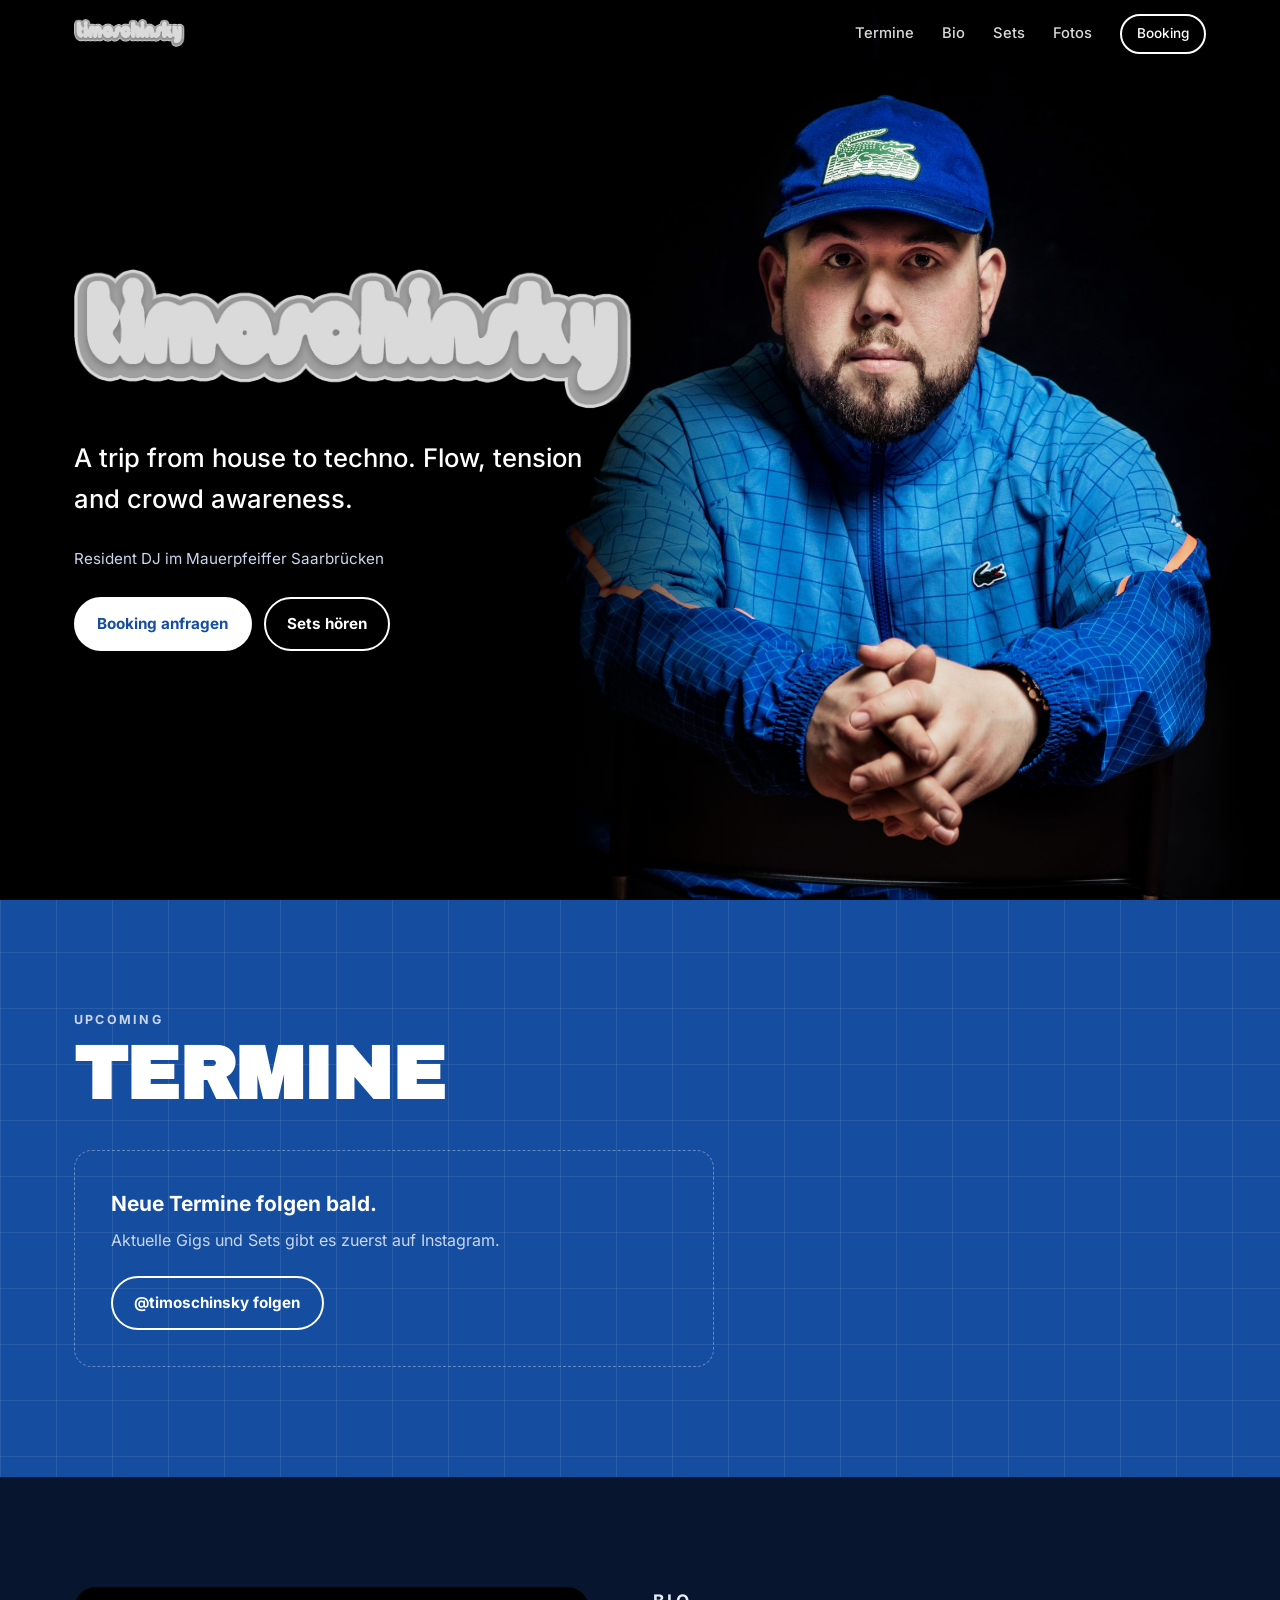
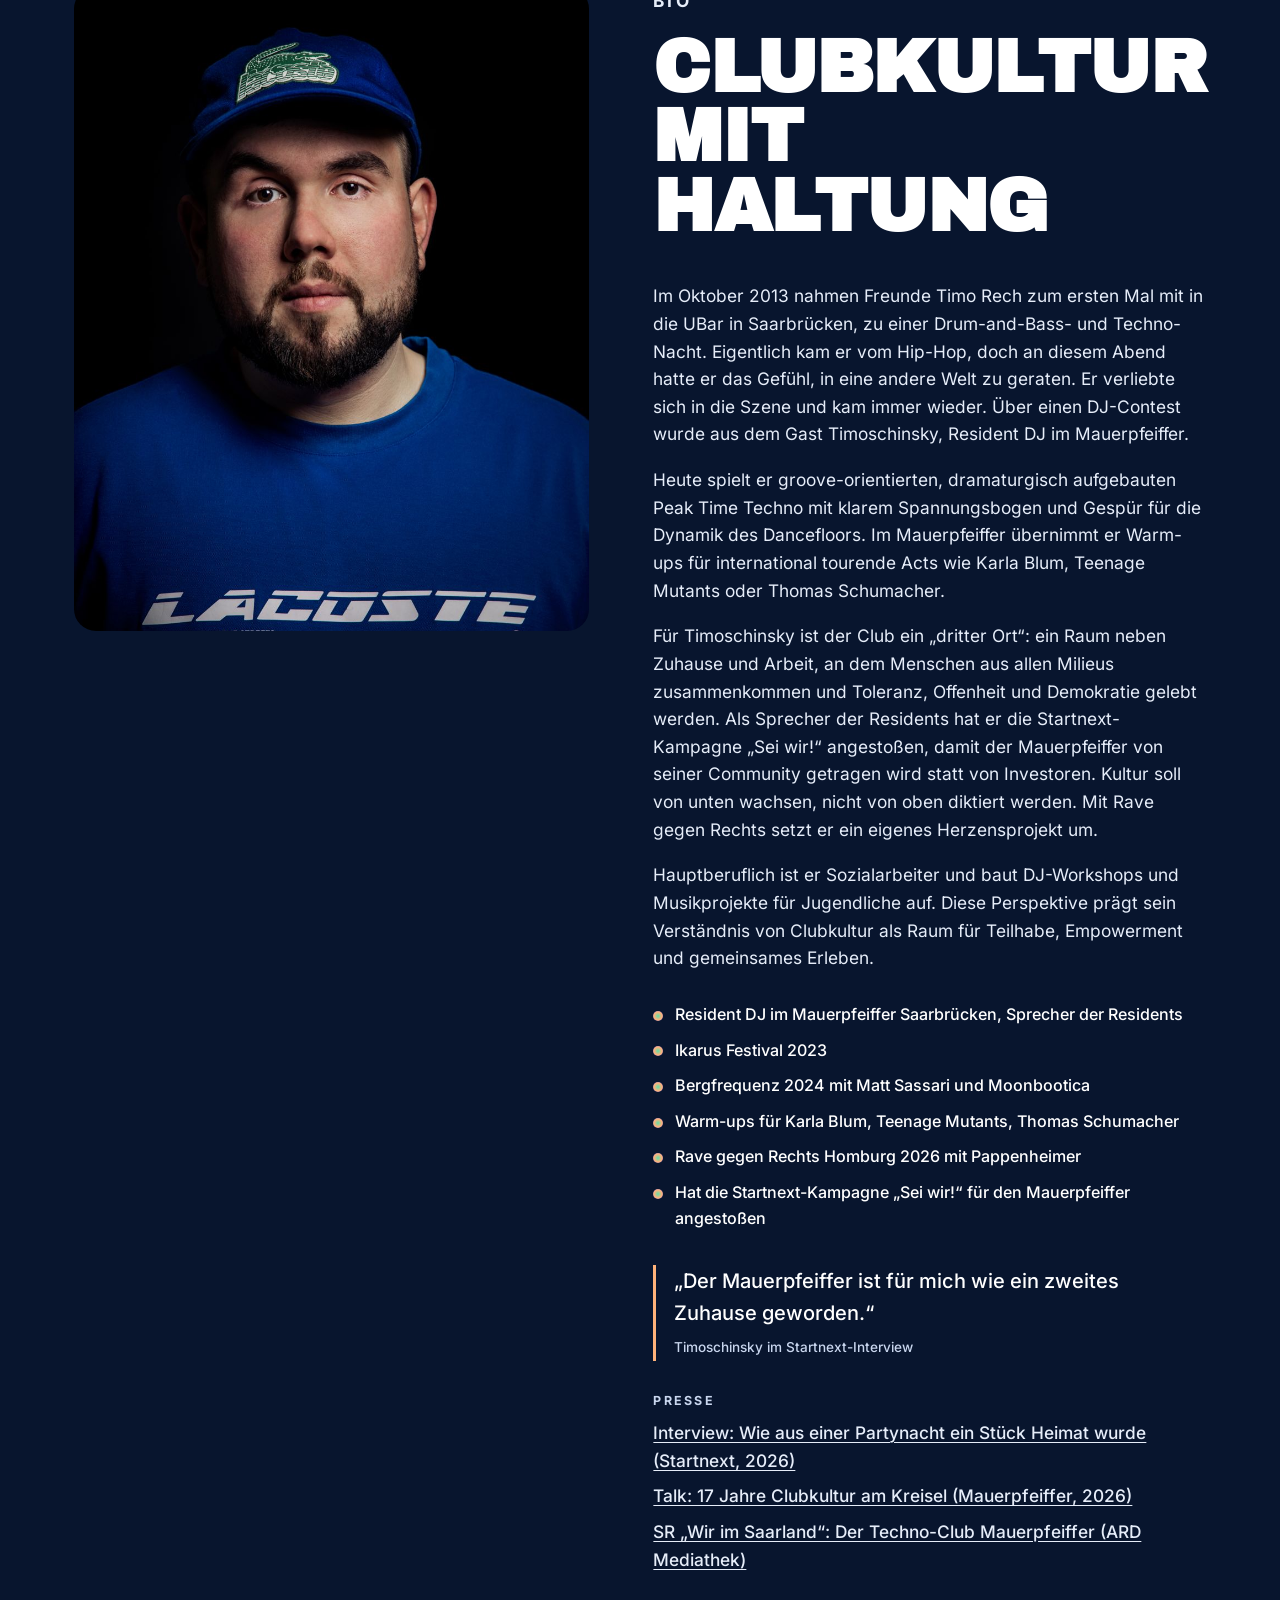
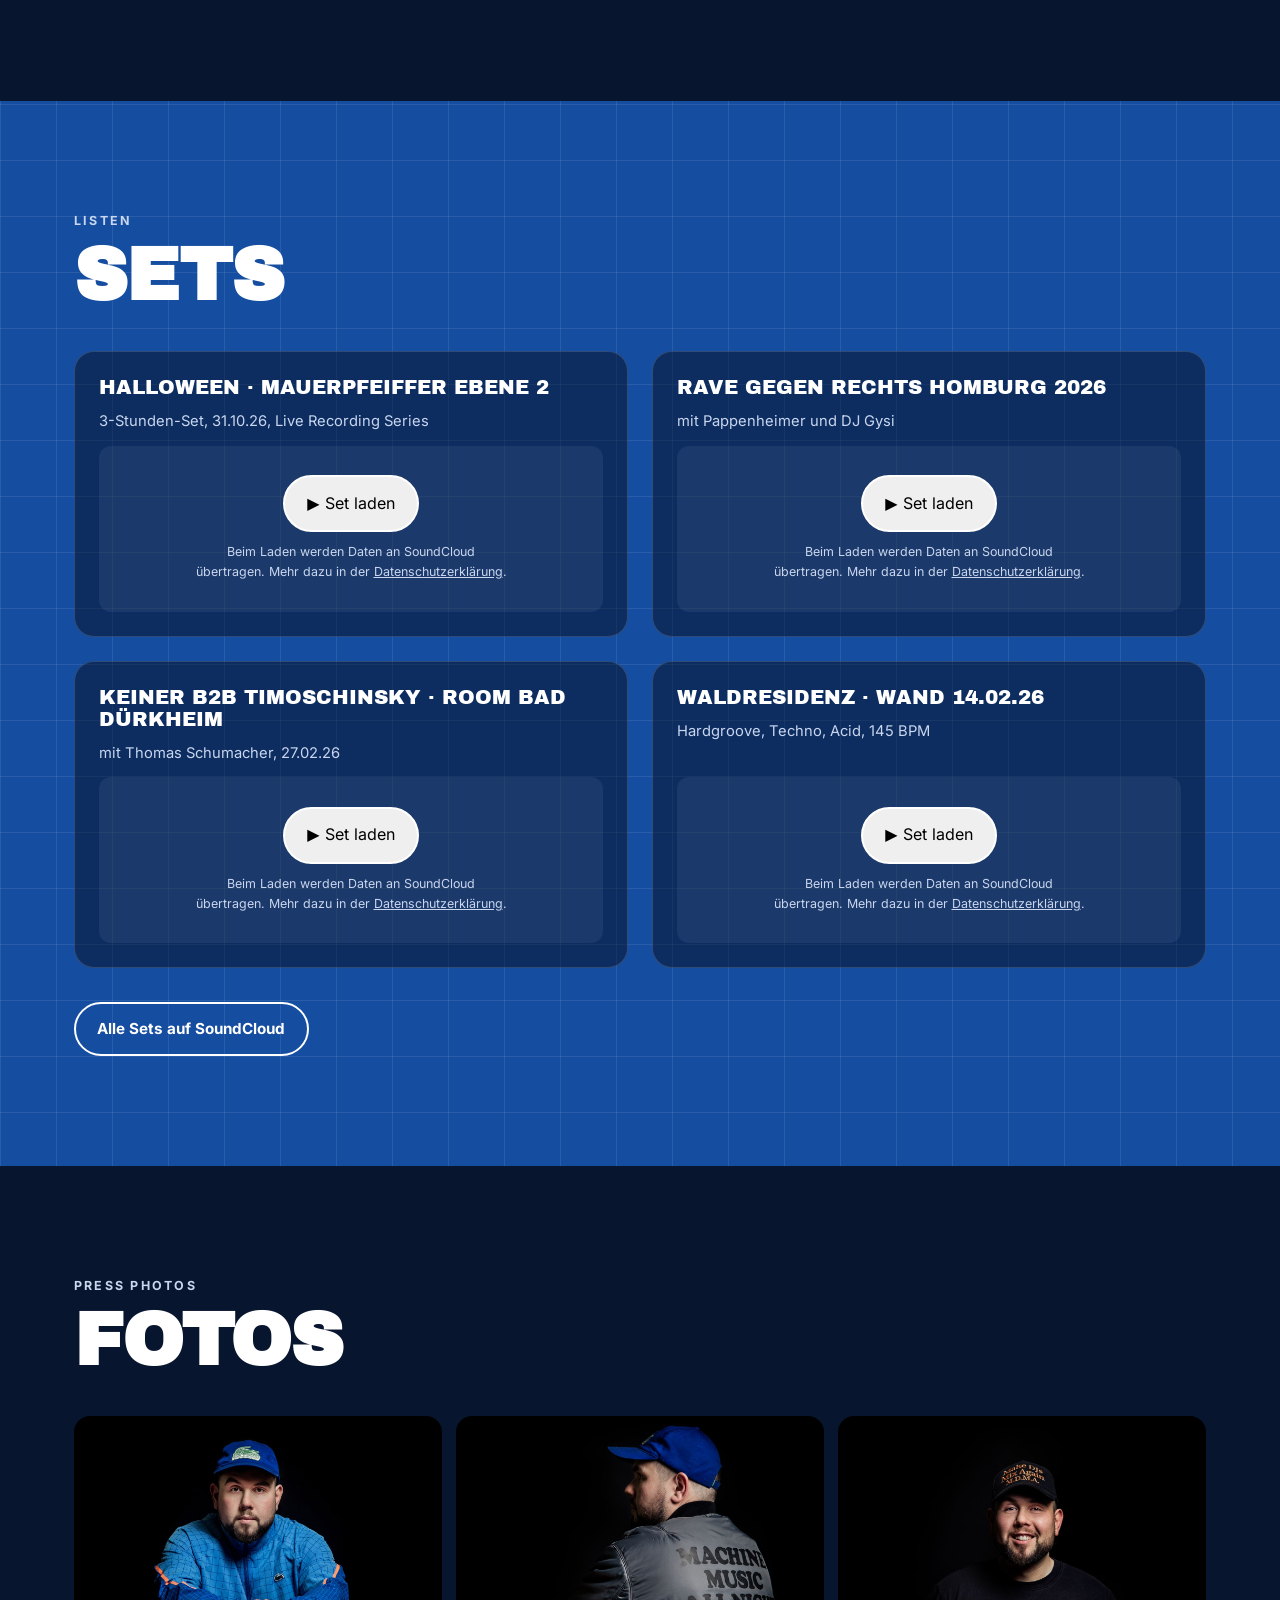
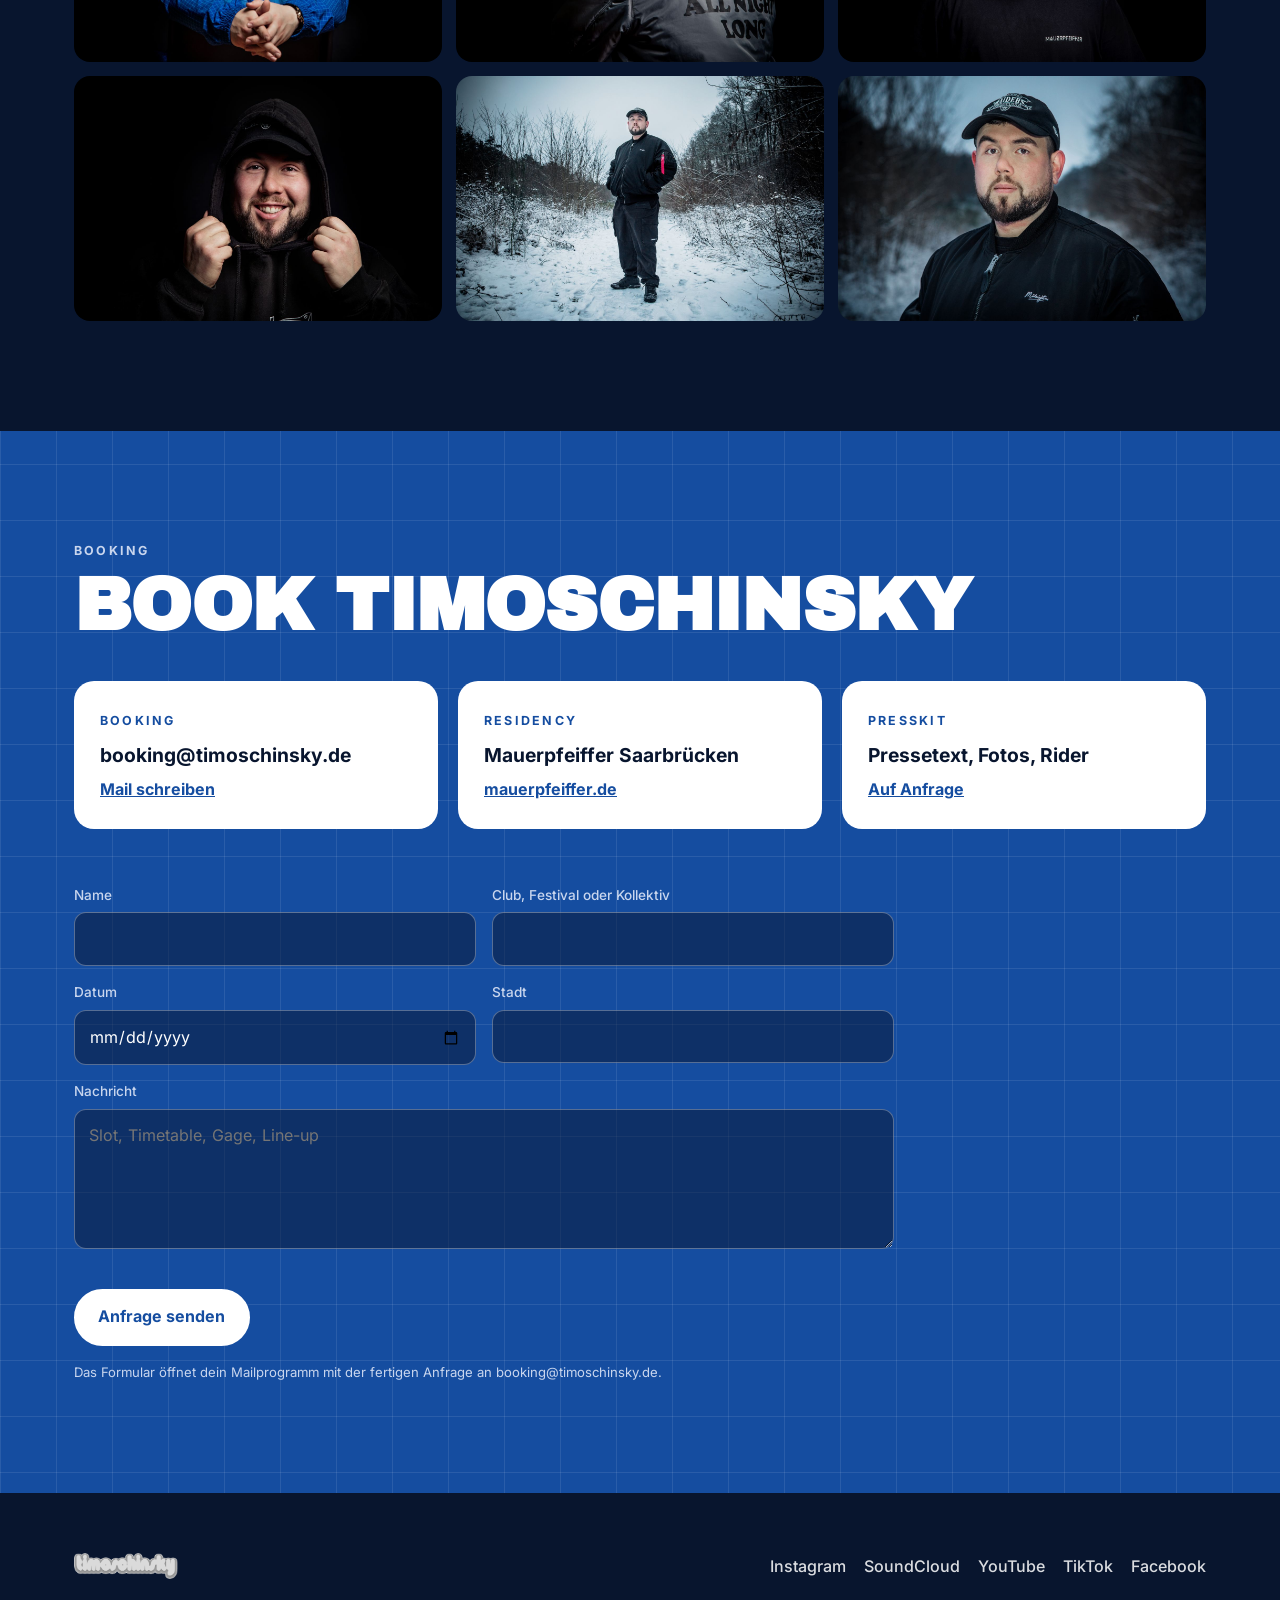
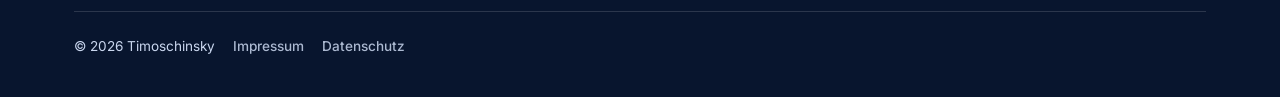
==== index.html @ 2b102773 "Website timoschinsky.de: erste Version Co-Authored-By: Claude Opus 5.5 <noreply@anthropic.com> Claud" ====
<!DOCTYPE html>
<html lang="de">
<head>
<meta charset="utf-8">
<meta name="viewport" content="width=device-width, initial-scale=1">
<title>Timoschinsky · DJ aus Saarbrücken · House bis Peak Time Techno</title>
<meta name="description" content="Timoschinsky ist Resident DJ im Mauerpfeiffer Saarbrücken. Groove-orientierter Peak Time Techno mit klarem Spannungsbogen. Termine, Sets und Booking.">
<link rel="canonical" href="https://timoschinsky.de/">
<meta property="og:type" content="website">
<meta property="og:title" content="Timoschinsky · DJ aus Saarbrücken">
<meta property="og:description" content="A trip from house to techno. Resident DJ im Mauerpfeiffer Saarbrücken.">
<meta property="og:image" content="https://timoschinsky.de/img/og.jpg">
<meta property="og:url" content="https://timoschinsky.de/">
<meta name="theme-color" content="#154da0">
<link rel="icon" type="image/png" href="img/favicon.png">
<link rel="apple-touch-icon" href="img/apple-touch-icon.png">
<link rel="preload" href="fonts/archivo-black.woff2" as="font" type="font/woff2" crossorigin>
<link rel="stylesheet" href="style.css">
<script type="application/ld+json">
{"@context":"https://schema.org","@type":"MusicGroup","name":"Timoschinsky","url":"https://timoschinsky.de/","genre":["Techno","Tech House","Hard Groove"],"image":"https://timoschinsky.de/img/og.jpg","sameAs":["https://www.instagram.com/timoschinsky","https://soundcloud.com/timoschinsky","https://www.youtube.com/@timoschinsky","https://www.tiktok.com/@timoschinsky","https://www.facebook.com/Timoschinsky/"]}
</script>
</head>
<body>
<a class="skip" href="#main">Zum Inhalt springen</a>

<header class="top" id="top">
  <div class="wrap">
    <a class="logo" href="#main" aria-label="Timoschinsky, zum Seitenanfang"><img src="img/logo.png" alt="Timoschinsky" width="1200" height="323"></a>
    <nav aria-label="Hauptnavigation">
      <a href="#gigs">Termine</a>
      <a href="#bio">Bio</a>
      <a href="#mixe">Sets</a>
      <a href="#fotos">Fotos</a>
      <a class="btn btn-ghost" href="#booking">Booking</a>
    </nav>
  </div>
</header>

<main id="main">
  <section class="hero" aria-label="Timoschinsky">
    <picture>
      <source media="(max-width:760px)" srcset="img/hero-m.jpg">
      <img src="img/hero.jpg" alt="Timoschinsky im blauen Trainingsanzug mit blauer Cap vor schwarzem Hintergrund" width="2400" height="1600" fetchpriority="high">
    </picture>
    <div class="wrap">
      <h1><img src="img/logo.png" alt="Timoschinsky" width="1200" height="323"></h1>
      <p class="claim">A trip from house to techno. Flow, tension and crowd awareness.</p>
      <p class="next" id="next-gig">Resident DJ im Mauerpfeiffer Saarbrücken</p>
      <div class="ctas">
        <a class="btn btn-solid" href="#booking">Booking anfragen</a>
        <a class="btn btn-ghost" href="#mixe">Sets hören</a>
      </div>
    </div>
  </section>

  <section id="gigs" class="reveal">
    <div class="wrap">
      <p class="kicker">Upcoming</p>
      <h2 class="display">Termine</h2>
      <div id="gig-out"></div>
    </div>
  </section>

  <section id="bio" class="bg-ink reveal">
    <div class="wrap bio-grid">
      <img src="img/bio.jpg" alt="Timoschinsky im Porträt mit blauer Cap und blauem Shirt" width="933" height="1400" loading="lazy">
      <div class="bio-text">
        <p class="kicker">Bio</p>
        <h2 class="display">Clubkultur mit Haltung</h2>
        <p>Im Oktober 2013 nahmen Freunde Timo Rech zum ersten Mal mit in die UBar in Saarbrücken, zu einer Drum-and-Bass- und Techno-Nacht. Eigentlich kam er vom Hip-Hop, doch an diesem Abend hatte er das Gefühl, in eine andere Welt zu geraten. Er verliebte sich in die Szene und kam immer wieder. Über einen DJ-Contest wurde aus dem Gast Timoschinsky, Resident DJ im Mauerpfeiffer.</p>
        <p>Heute spielt er groove-orientierten, dramaturgisch aufgebauten Peak Time Techno mit klarem Spannungsbogen und Gespür für die Dynamik des Dancefloors. Im Mauerpfeiffer übernimmt er Warm-ups für international tourende Acts wie Karla Blum, Teenage Mutants oder Thomas Schumacher.</p>
        <p>Für Timoschinsky ist der Club ein „dritter Ort“: ein Raum neben Zuhause und Arbeit, an dem Menschen aus allen Milieus zusammenkommen und Toleranz, Offenheit und Demokratie gelebt werden. Als Sprecher der Residents hat er die Startnext-Kampagne „Sei wir!“ angestoßen, damit der Mauerpfeiffer von seiner Community getragen wird statt von Investoren. Kultur soll von unten wachsen, nicht von oben diktiert werden. Mit Rave gegen Rechts setzt er ein eigenes Herzensprojekt um.</p>
        <p>Hauptberuflich ist er Sozialarbeiter und baut DJ-Workshops und Musikprojekte für Jugendliche auf. Diese Perspektive prägt sein Verständnis von Clubkultur als Raum für Teilhabe, Empowerment und gemeinsames Erleben.</p>
        <ul class="facts">
          <li>Resident DJ im Mauerpfeiffer Saarbrücken, Sprecher der Residents</li>
          <li>Ikarus Festival 2023</li>
          <li>Bergfrequenz 2024 mit Matt Sassari und Moonbootica</li>
          <li>Warm-ups für Karla Blum, Teenage Mutants, Thomas Schumacher</li>
          <li>Rave gegen Rechts Homburg 2026 mit Pappenheimer</li>
          <li>Hat die Startnext-Kampagne „Sei wir!“ für den Mauerpfeiffer angestoßen</li>
        </ul>
        <blockquote>„Der Mauerpfeiffer ist für mich wie ein zweites Zuhause geworden.“<br><small style="font-size:.85rem;color:var(--mist)">Timoschinsky im Startnext-Interview</small></blockquote>
        <p class="press"><span class="kicker">Presse</span>
          <a href="https://www.startnext.com/blog/wie-aus-einer-partynacht-ein-stueck-heimat-wurde~ba1428.html" target="_blank" rel="noopener">Interview: Wie aus einer Partynacht ein Stück Heimat wurde (Startnext, 2026)</a>
          <a href="https://www.youtube.com/watch?v=RzB4oZA-DvM" target="_blank" rel="noopener">Talk: 17 Jahre Clubkultur am Kreisel (Mauerpfeiffer, 2026)</a>
          <a href="https://www.ardmediathek.de/video/wir-im-saarland-saar-nur/der-techno-club-mauerpfeiffer/sr/Y3JpZDovL3NyLW9ubGluZS5kZS9XSU1TXzE2MzYyMC9zZWN0aW9uLzU" target="_blank" rel="noopener">SR „Wir im Saarland“: Der Techno-Club Mauerpfeiffer (ARD Mediathek)</a>
        </p>
      </div>
    </div>
  </section>

  <section id="mixe" class="reveal">
    <div class="wrap">
      <p class="kicker">Listen</p>
      <h2 class="display">Sets</h2>
      <div class="mix-grid">
        <article class="mix">
          <h3>Halloween · Mauerpfeiffer Ebene 2</h3>
          <p>3-Stunden-Set, 31.10.26, Live Recording Series</p>
          <div class="embed" data-src="https://soundcloud.com/mauerpfeiffer/timoschinsky-mauerpfeiffer-1"></div>
        </article>
        <article class="mix">
          <h3>Rave gegen Rechts Homburg 2026</h3>
          <p>mit Pappenheimer und DJ Gysi</p>
          <div class="embed" data-src="https://soundcloud.com/timoschinsky/timoschinsky-rave-gegen-rechts"></div>
        </article>
        <article class="mix">
          <h3>Keiner b2b Timoschinsky · Room Bad Dürkheim</h3>
          <p>mit Thomas Schumacher, 27.02.26</p>
          <div class="embed" data-src="https://soundcloud.com/timoschinsky/keiner-b2b-timoschinsky-room-1"></div>
        </article>
        <article class="mix">
          <h3>Waldresidenz · Wand 14.02.26</h3>
          <p>Hardgroove, Techno, Acid, 145 BPM</p>
          <div class="embed" data-src="https://soundcloud.com/timoschinsky/timoschinsky-waldresidenz-wand"></div>
        </article>
        
      </div>
      <p class="more"><a class="btn btn-ghost" href="https://soundcloud.com/timoschinsky" target="_blank" rel="noopener">Alle Sets auf SoundCloud</a></p>
    </div>
  </section>

  <section id="fotos" class="bg-ink reveal" aria-label="Fotos">
    <div class="wrap">
      <p class="kicker">Press photos</p>
      <h2 class="display">Fotos</h2>
      <div class="gallery">
        <img src="img/g1.jpg" alt="Timoschinsky im blauen Trainingsanzug mit blauer Cap, Hände gefaltet" loading="lazy" width="1400" height="933">
        <img src="img/g2.jpg" alt="Timoschinsky von hinten, Jacke mit Aufschrift Machine Music All Night Long" loading="lazy" width="1400" height="933">
        <img src="img/g3.jpg" alt="Timoschinsky lachend mit Cap im schwarzen Shirt" loading="lazy" width="1400" height="933">
        <img src="img/g4.jpg" alt="Timoschinsky mit Kapuze, lachend" loading="lazy" width="1400" height="933">
        <img src="img/g5.jpg" alt="Timoschinsky im Schnee auf einem Waldweg" loading="lazy" width="1400" height="933">
        <img src="img/g6.jpg" alt="Timoschinsky im Porträt im Winterwald" loading="lazy" width="1400" height="933">
      </div>
    </div>
  </section>

  <section id="booking" class="booking reveal">
    <div class="wrap">
      <p class="kicker">Booking</p>
      <h2 class="display">Book Timoschinsky</h2>
      <div class="cards">
        <div class="card">
          <span class="kicker">Booking</span>
          <b>booking@timoschinsky.de</b>
          <a href="mailto:booking@timoschinsky.de?subject=Booking-Anfrage%20Timoschinsky">Mail schreiben</a>
        </div>
        <div class="card">
          <span class="kicker">Residency</span>
          <b>Mauerpfeiffer Saarbrücken</b>
          <a href="https://mauerpfeiffer.de/" target="_blank" rel="noopener">mauerpfeiffer.de</a>
        </div>
        <div class="card">
          <span class="kicker">Presskit</span>
          <b>Pressetext, Fotos, Rider</b>
          <a href="mailto:booking@timoschinsky.de?subject=Presskit%20Timoschinsky">Auf Anfrage</a>
        </div>
      </div>

      <form id="booking-form" novalidate>
        <div><label for="f-name">Name</label><input id="f-name" name="name" autocomplete="name" required></div>
        <div><label for="f-org">Club, Festival oder Kollektiv</label><input id="f-org" name="org" required></div>
        <div><label for="f-date">Datum</label><input id="f-date" name="date" type="date"></div>
        <div><label for="f-city">Stadt</label><input id="f-city" name="city"></div>
        <div class="full"><label for="f-msg">Nachricht</label><textarea id="f-msg" name="msg" placeholder="Slot, Timetable, Gage, Line-up" required></textarea></div>
        <p class="full note" id="f-error" role="alert"></p>
        <button class="btn btn-solid" type="submit">Anfrage senden</button>
        <p class="full note">Das Formular öffnet dein Mailprogramm mit der fertigen Anfrage an booking@timoschinsky.de.</p>
      </form>
    </div>
  </section>
</main>

<footer>
  <div class="wrap">
    <img src="img/logo.png" alt="Timoschinsky" width="1200" height="323" loading="lazy">
    <nav class="socials" aria-label="Social Media">
      <a href="https://www.instagram.com/timoschinsky" target="_blank" rel="noopener">Instagram</a>
      <a href="https://soundcloud.com/timoschinsky" target="_blank" rel="noopener">SoundCloud</a>
      <a href="https://www.youtube.com/@timoschinsky" target="_blank" rel="noopener">YouTube</a>
      <a href="https://www.tiktok.com/@timoschinsky" target="_blank" rel="noopener">TikTok</a>
      <a href="https://www.facebook.com/Timoschinsky/" target="_blank" rel="noopener">Facebook</a>
    </nav>
    <div class="legal"><span>© <span id="yr">2026</span> Timoschinsky</span><a href="impressum.html">Impressum</a><a href="datenschutz.html">Datenschutz</a></div>
  </div>
</footer>

<script src="gigs.js"></script>
<script src="main.js"></script>
</body>
</html>
---- style.css ----
@font-face{font-family:"Archivo Black";src:url(fonts/archivo-black.woff2) format("woff2");font-display:swap}
@font-face{font-family:Inter;src:url(fonts/inter-400.woff2) format("woff2");font-weight:400;font-display:swap}
@font-face{font-family:Inter;src:url(fonts/inter-500.woff2) format("woff2");font-weight:500;font-display:swap}
@font-face{font-family:Inter;src:url(fonts/inter-700.woff2) format("woff2");font-weight:700;font-display:swap}

:root{
  --blue:#154da0;
  --blue-deep:#0d3576;
  --ink:#08152e;
  --white:#ffffff;
  --mist:#c9d6ee;
  --line:rgba(255,255,255,.14);
  --violet:#8a7bff;
  --orange:#ffb27a;
  --green:#5fe0a8;
  --max:1180px;
  --grid:linear-gradient(rgba(255,255,255,.09) 1px,transparent 1px),linear-gradient(90deg,rgba(255,255,255,.09) 1px,transparent 1px);
}
*{box-sizing:border-box;margin:0;padding:0}
html{scroll-behavior:smooth;scroll-padding-top:72px}
html,body{overflow-x:clip}
body{font-family:Inter,system-ui,sans-serif;color:var(--white);background:var(--blue);background-image:var(--grid);background-size:56px 56px;line-height:1.6;-webkit-font-smoothing:antialiased}
img{display:block;max-width:100%}
a{color:inherit}
.wrap{max-width:var(--max);margin:0 auto;padding:0 24px}
.display{font-family:"Archivo Black",Inter,sans-serif;text-transform:uppercase;letter-spacing:-.01em;line-height:.95}
.kicker{font-size:.78rem;font-weight:700;letter-spacing:.18em;text-transform:uppercase;color:var(--mist)}
.btn{display:inline-flex;align-items:center;gap:.5em;padding:.85em 1.4em;border-radius:999px;font-weight:700;font-size:.95rem;text-decoration:none;border:2px solid var(--white);transition:background .2s,color .2s}
.btn-solid{background:var(--white);color:var(--blue)}
.btn-solid:hover{background:transparent;color:var(--white)}
.btn-ghost:hover{background:var(--white);color:var(--blue)}
.skip{position:absolute;left:-9999px}
.skip:focus{left:16px;top:16px;z-index:99;background:#fff;color:var(--blue);padding:8px 12px}
:focus-visible{outline:3px solid var(--orange);outline-offset:3px}

/* Header */
.top{position:fixed;inset:0 0 auto 0;z-index:50;transition:background .25s}
.top.scrolled{background:rgba(8,21,46,.88);backdrop-filter:blur(8px)}
.top .wrap{display:flex;align-items:center;justify-content:space-between;height:68px}
.top .logo img{height:30px;width:auto}
.top nav{display:flex;gap:28px;align-items:center}
.top nav a{text-decoration:none;font-weight:500;font-size:.92rem;opacity:.85}
.top nav a:hover{opacity:1}
.top nav .btn{padding:.5em 1.1em;font-size:.85rem;opacity:1}
@media(max-width:760px){.top nav a:not(.btn){display:none}}

/* Hero */
.hero{position:relative;min-height:100svh;display:flex;align-items:center;background:#000;overflow:hidden}
.hero picture{position:absolute;top:0;right:0;bottom:0;width:58%}
.hero picture img{position:absolute;inset:0;width:100%;height:100%;object-fit:cover;object-position:48% 30%}
.hero::after{content:"";position:absolute;top:0;bottom:0;right:0;width:58%;background:linear-gradient(90deg,#000 0%,rgba(0,0,0,0) 30%)}
.hero .wrap{position:relative;z-index:2;width:100%;padding-top:80px;padding-bottom:60px}
.hero .wrap>*{max-width:560px}
.hero h1{font-size:clamp(3rem,10vw,8.5rem)}
.hero h1 img{width:100%;height:auto}
.hero .claim{font-size:clamp(1.15rem,2.2vw,1.6rem);font-weight:500;margin:18px 0 26px;max-width:32ch}
.hero .next{display:inline-block;margin-bottom:26px;font-size:.95rem;color:var(--mist)}
.hero .next b{color:var(--white)}
.hero .ctas{display:flex;gap:12px;flex-wrap:wrap}
@media(max-width:760px){
  .hero{min-height:auto;flex-direction:column;align-items:stretch;background:var(--ink)}
  .hero picture{position:relative;display:block;aspect-ratio:3/2;width:100%}
  .hero picture img{position:absolute}
  .hero::after{display:none}
  .hero .wrap{padding:28px 24px 44px;background:var(--ink)}
}

/* Sections */
section{padding:110px 0}
section h2{font-size:clamp(2rem,6vw,4.6rem);margin:10px 0 40px;overflow-wrap:break-word}
.bg-ink{background:var(--ink);background-image:none}

/* Gigs */
.gig-list{list-style:none;border-top:1px solid var(--line)}
.gig{display:grid;grid-template-columns:150px 1fr auto;gap:20px;align-items:center;padding:22px 0;border-bottom:1px solid var(--line)}
.gig time{font-weight:700;font-size:1.05rem}
.gig time span{display:block;font-weight:400;font-size:.85rem;color:var(--mist)}
.gig .where b{display:block;font-size:1.25rem;font-family:"Archivo Black",sans-serif;text-transform:uppercase;font-weight:400}
.gig .where span{color:var(--mist)}
.gig a{font-weight:700;text-decoration:none;white-space:nowrap}
@media(max-width:600px){.gig{grid-template-columns:1fr;gap:6px}}
.empty{border:1px dashed rgba(255,255,255,.35);border-radius:18px;padding:36px;max-width:640px}
.empty p{color:var(--mist);margin:8px 0 22px}
.empty strong{font-size:1.3rem}

/* Bio */
.bio-grid{display:grid;grid-template-columns:1.05fr 1fr;gap:64px;align-items:start}
.bio-grid>img{position:sticky;top:100px}
.bio-grid img{border-radius:22px;aspect-ratio:4/5;height:auto;object-fit:cover;object-position:50% 30%;width:100%}
.bio-text p{font-size:1.08rem;margin-bottom:18px;color:#e6edf9}
.facts{list-style:none;margin-top:30px;display:grid;gap:10px}
.facts li{padding-left:22px;position:relative;font-weight:500}
.facts li::before{content:"";position:absolute;left:0;top:.55em;width:10px;height:10px;border-radius:50%;background:radial-gradient(circle,var(--green),var(--orange) 55%,var(--violet))}
blockquote{margin-top:34px;font-size:1.25rem;font-weight:500;border-left:3px solid var(--orange);padding-left:18px}
@media(max-width:860px){.bio-grid{grid-template-columns:1fr;gap:36px}.bio-grid>img{position:static}}

/* Mixe */
.mix-grid{display:grid;grid-template-columns:repeat(2,minmax(0,1fr));gap:24px}
.mix{background:rgba(8,21,46,.55);border:1px solid var(--line);border-radius:20px;padding:24px;display:flex;flex-direction:column;gap:12px}
.mix h3{font-family:"Archivo Black",sans-serif;font-weight:400;text-transform:uppercase;font-size:1.25rem;line-height:1.1}
.mix p{color:var(--mist);font-size:.92rem}
.embed{margin-top:auto;border-radius:12px;overflow:hidden;background:rgba(255,255,255,.06);min-height:166px;display:flex;align-items:center;justify-content:center;text-align:center;padding:16px}
.embed iframe{width:100%;height:166px;border:0;display:block}
.embed.loaded{padding:0}
.embed small{display:block;color:var(--mist);font-size:.78rem;margin-top:10px;max-width:40ch}
.embed button{font:inherit;cursor:pointer}
@media(max-width:760px){.mix-grid{grid-template-columns:1fr}}
.more{margin-top:34px}

/* Fotos */
.gallery{display:grid;grid-template-columns:repeat(3,minmax(0,1fr));gap:14px}
.gallery img{width:100%;height:auto;aspect-ratio:3/2;object-fit:cover;border-radius:16px}
@media(max-width:760px){.gallery{grid-template-columns:repeat(2,minmax(0,1fr))}}

/* Booking */
.booking .cards{display:grid;grid-template-columns:repeat(3,minmax(0,1fr));gap:20px;margin-bottom:56px}
.card{background:var(--white);color:var(--ink);border-radius:20px;padding:26px}
.card .kicker{color:var(--blue)}
.card b{display:block;font-size:1.2rem;margin:8px 0 6px;word-break:break-word}
.card a{color:var(--blue);font-weight:700}
@media(max-width:860px){.booking .cards{grid-template-columns:1fr}}
form{display:grid;grid-template-columns:1fr 1fr;gap:16px;max-width:820px}
form .full{grid-column:1/-1}
label{display:block;font-size:.85rem;font-weight:500;margin-bottom:6px;color:var(--mist)}
input,textarea{width:100%;font:inherit;color:var(--white);background:rgba(8,21,46,.5);border:1px solid rgba(255,255,255,.3);border-radius:12px;padding:13px 14px}
input:focus,textarea:focus{outline:none;border-color:var(--white)}
textarea{min-height:140px;resize:vertical}
form .btn{justify-self:start;cursor:pointer;font:inherit;font-weight:700}
.note{font-size:.82rem;color:var(--mist)}
@media(max-width:600px){form{grid-template-columns:1fr}}

/* Footer */
footer{background:var(--ink);padding:60px 0 40px}
footer .wrap{display:flex;flex-wrap:wrap;gap:30px;justify-content:space-between;align-items:center}
footer img{height:28px;width:auto}
.socials{display:flex;flex-wrap:wrap;gap:18px}
.socials a,.legal a{text-decoration:none;font-weight:500;opacity:.85}
.socials a:hover,.legal a:hover{opacity:1;text-decoration:underline}
.legal{display:flex;gap:18px;font-size:.85rem;color:var(--mist);width:100%;border-top:1px solid var(--line);padding-top:24px}

/* Legal pages */
.page{padding:130px 0 90px}
.page .wrap{max-width:780px}
.page h1{font-size:clamp(2.2rem,5vw,3.4rem);margin-bottom:30px}
.page h2{font-family:Inter,sans-serif;text-transform:none;font-size:1.2rem;margin:34px 0 10px;letter-spacing:0}
.page p,.page li{color:#e6edf9;margin-bottom:12px}
.page ul{padding-left:20px}
.todo{background:var(--orange);color:var(--ink);padding:2px 6px;border-radius:6px;font-weight:700}

.reveal{opacity:0;transform:translateY(24px);transition:opacity .7s ease,transform .7s ease}
.reveal.in{opacity:1;transform:none}
@media(prefers-reduced-motion:reduce){.reveal{opacity:1;transform:none;transition:none}html{scroll-behavior:auto}}
.press{margin-top:30px;display:flex;flex-direction:column;gap:8px}
.press a{font-weight:500;text-underline-offset:3px}
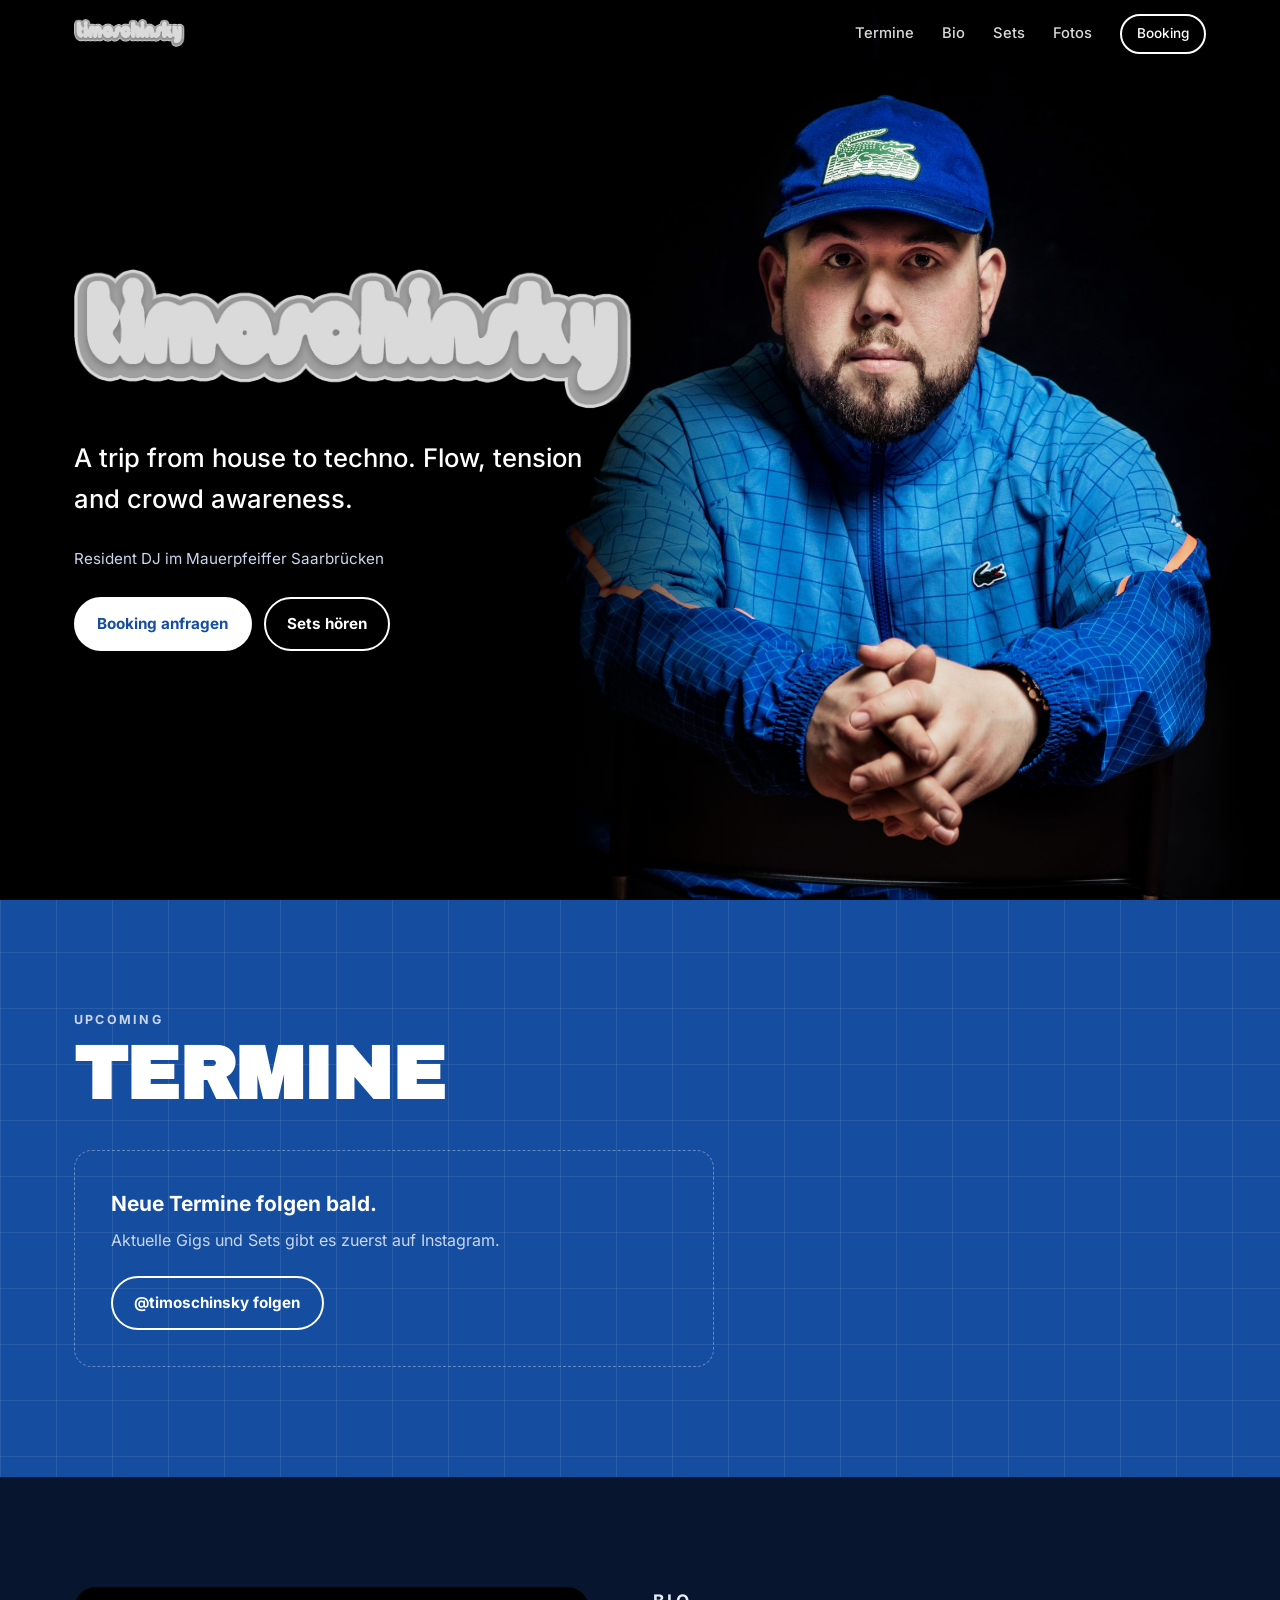
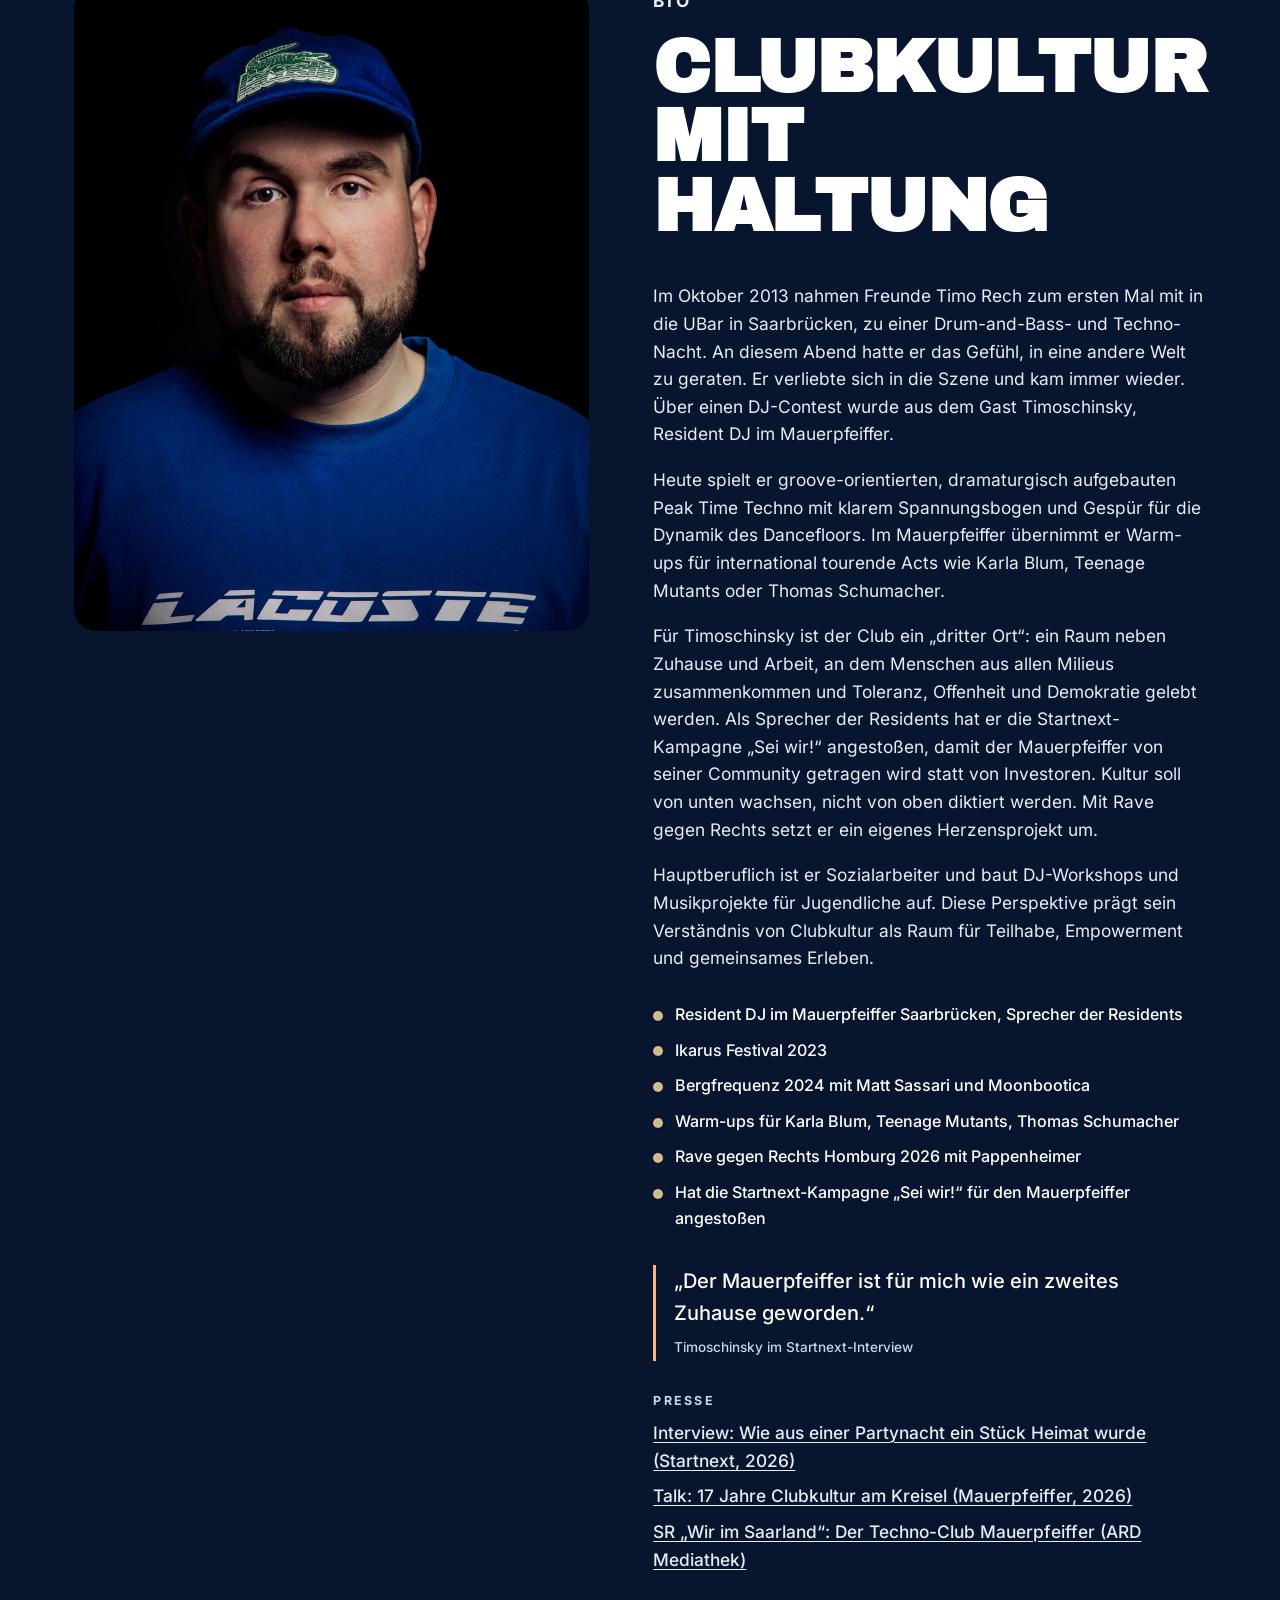
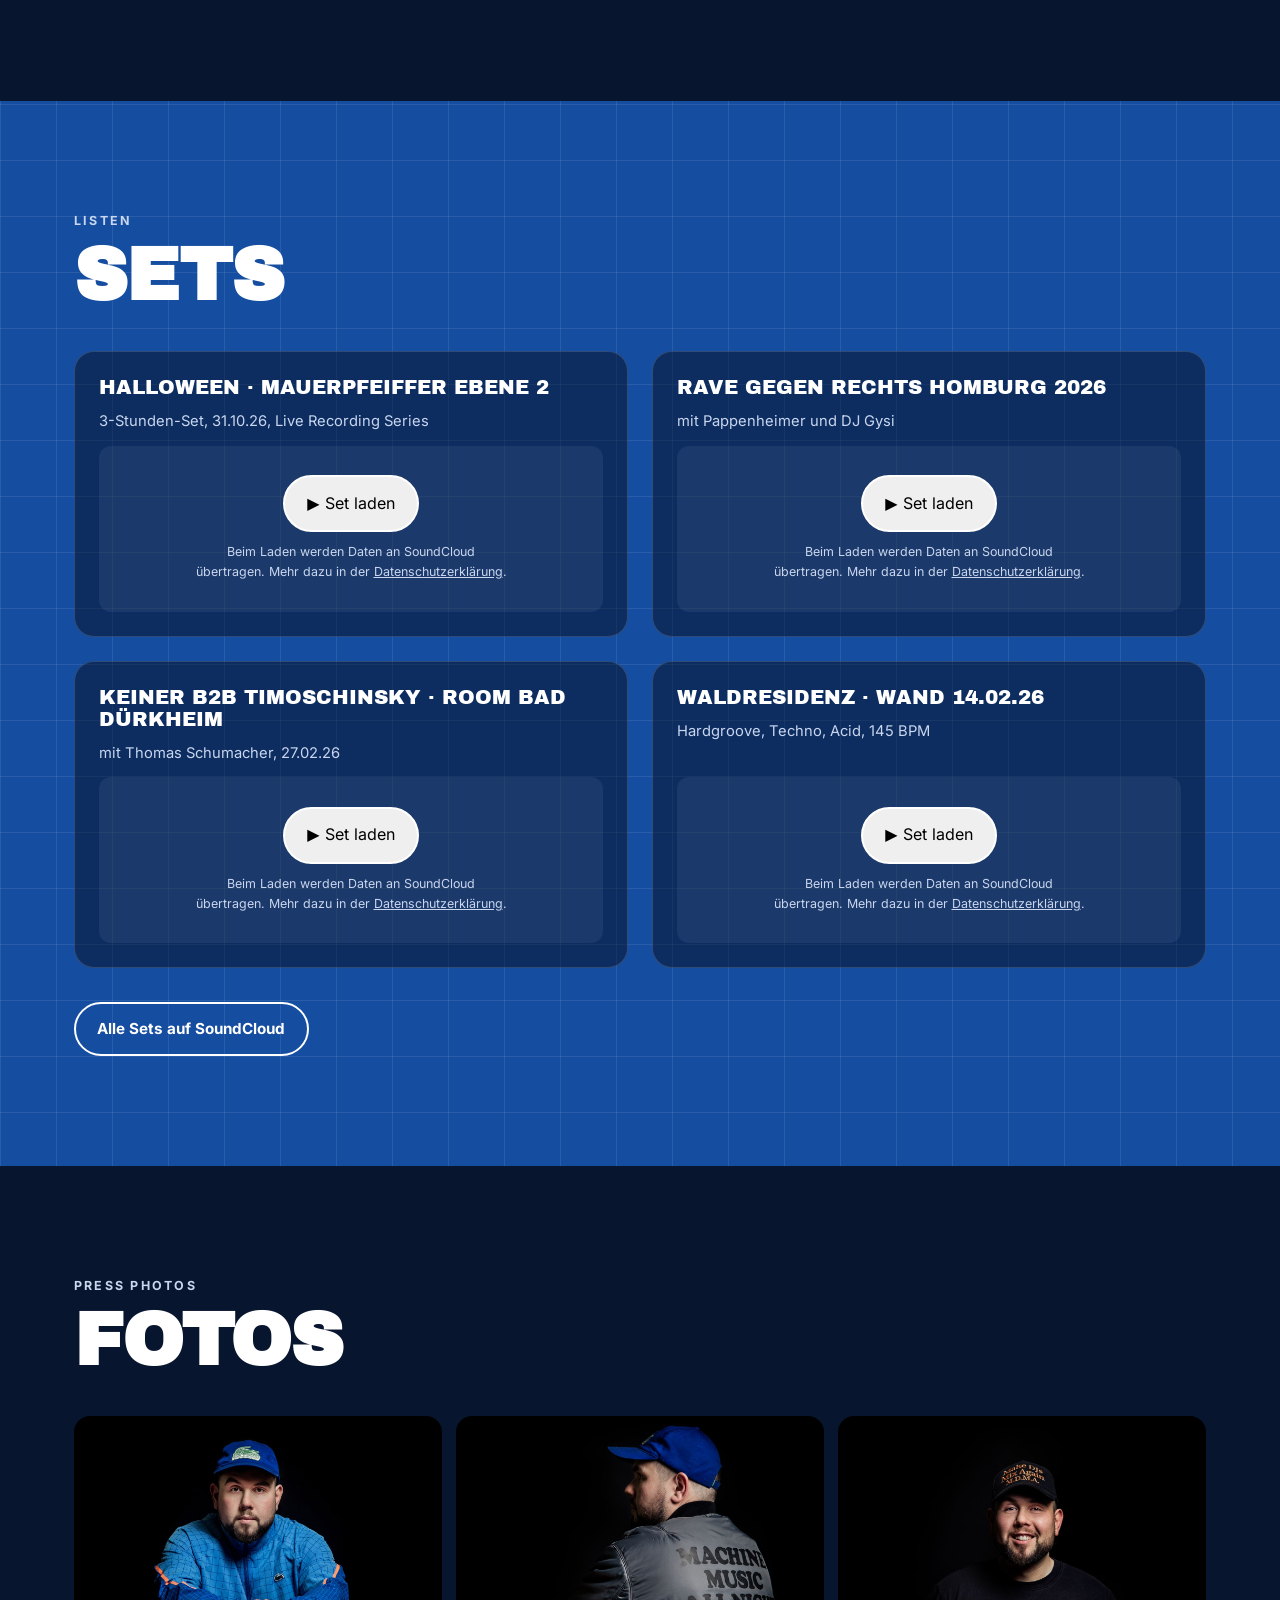
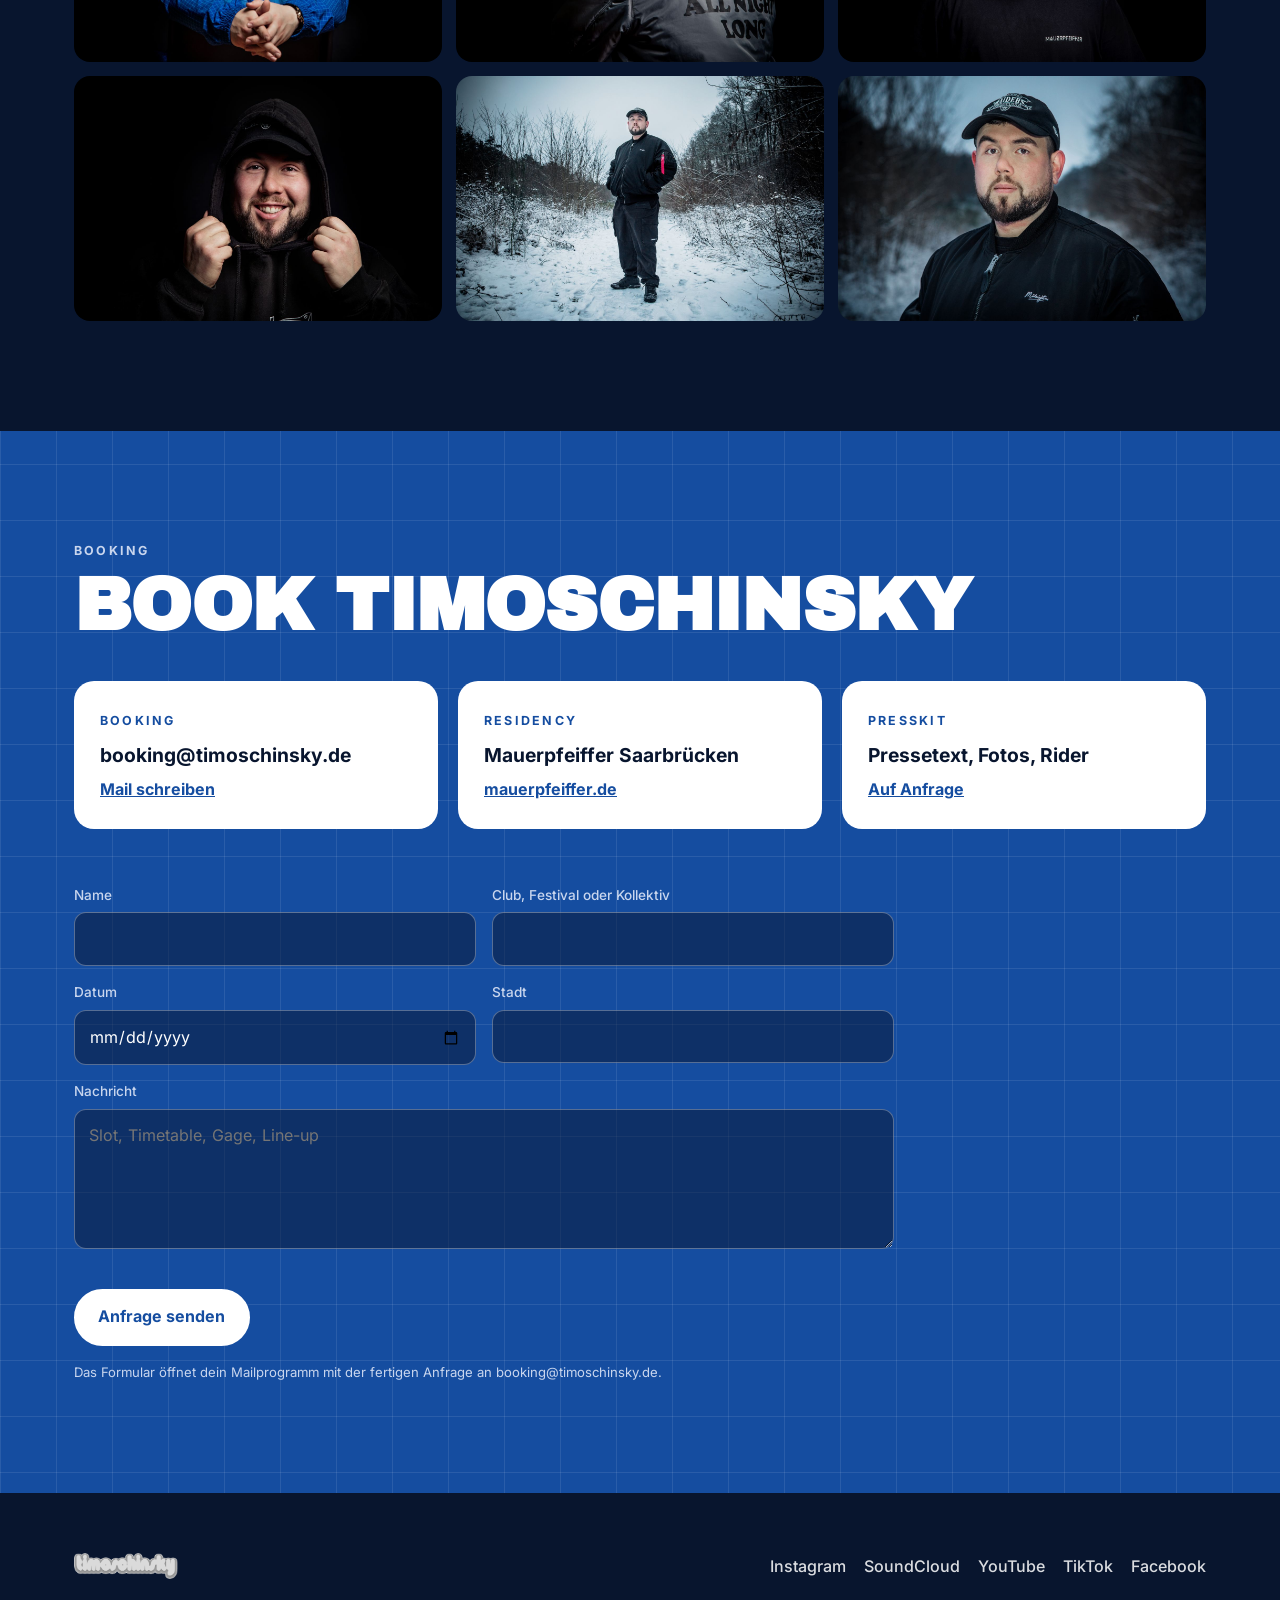
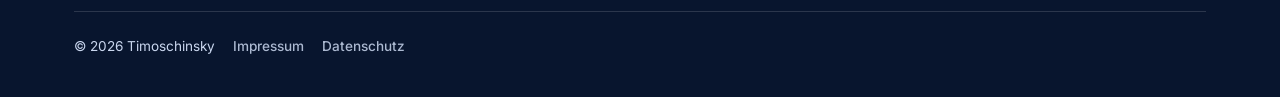
==== commit c9713ce8: "Bio: Hip-Hop-Erwähnung entfernt Co-Authored-By: Claude Opus 5.5 <noreply@anthropic.com> Claude-Sessi" ====
--- a/index.html
+++ b/index.html
@@ -67,7 +67,7 @@
       <div class="bio-text">
         <p class="kicker">Bio</p>
         <h2 class="display">Clubkultur mit Haltung</h2>
-        <p>Im Oktober 2013 nahmen Freunde Timo Rech zum ersten Mal mit in die UBar in Saarbrücken, zu einer Drum-and-Bass- und Techno-Nacht. Eigentlich kam er vom Hip-Hop, doch an diesem Abend hatte er das Gefühl, in eine andere Welt zu geraten. Er verliebte sich in die Szene und kam immer wieder. Über einen DJ-Contest wurde aus dem Gast Timoschinsky, Resident DJ im Mauerpfeiffer.</p>
+        <p>Im Oktober 2013 nahmen Freunde Timo Rech zum ersten Mal mit in die UBar in Saarbrücken, zu einer Drum-and-Bass- und Techno-Nacht. An diesem Abend hatte er das Gefühl, in eine andere Welt zu geraten. Er verliebte sich in die Szene und kam immer wieder. Über einen DJ-Contest wurde aus dem Gast Timoschinsky, Resident DJ im Mauerpfeiffer.</p>
         <p>Heute spielt er groove-orientierten, dramaturgisch aufgebauten Peak Time Techno mit klarem Spannungsbogen und Gespür für die Dynamik des Dancefloors. Im Mauerpfeiffer übernimmt er Warm-ups für international tourende Acts wie Karla Blum, Teenage Mutants oder Thomas Schumacher.</p>
         <p>Für Timoschinsky ist der Club ein „dritter Ort“: ein Raum neben Zuhause und Arbeit, an dem Menschen aus allen Milieus zusammenkommen und Toleranz, Offenheit und Demokratie gelebt werden. Als Sprecher der Residents hat er die Startnext-Kampagne „Sei wir!“ angestoßen, damit der Mauerpfeiffer von seiner Community getragen wird statt von Investoren. Kultur soll von unten wachsen, nicht von oben diktiert werden. Mit Rave gegen Rechts setzt er ein eigenes Herzensprojekt um.</p>
         <p>Hauptberuflich ist er Sozialarbeiter und baut DJ-Workshops und Musikprojekte für Jugendliche auf. Diese Perspektive prägt sein Verständnis von Clubkultur als Raum für Teilhabe, Empowerment und gemeinsames Erleben.</p>
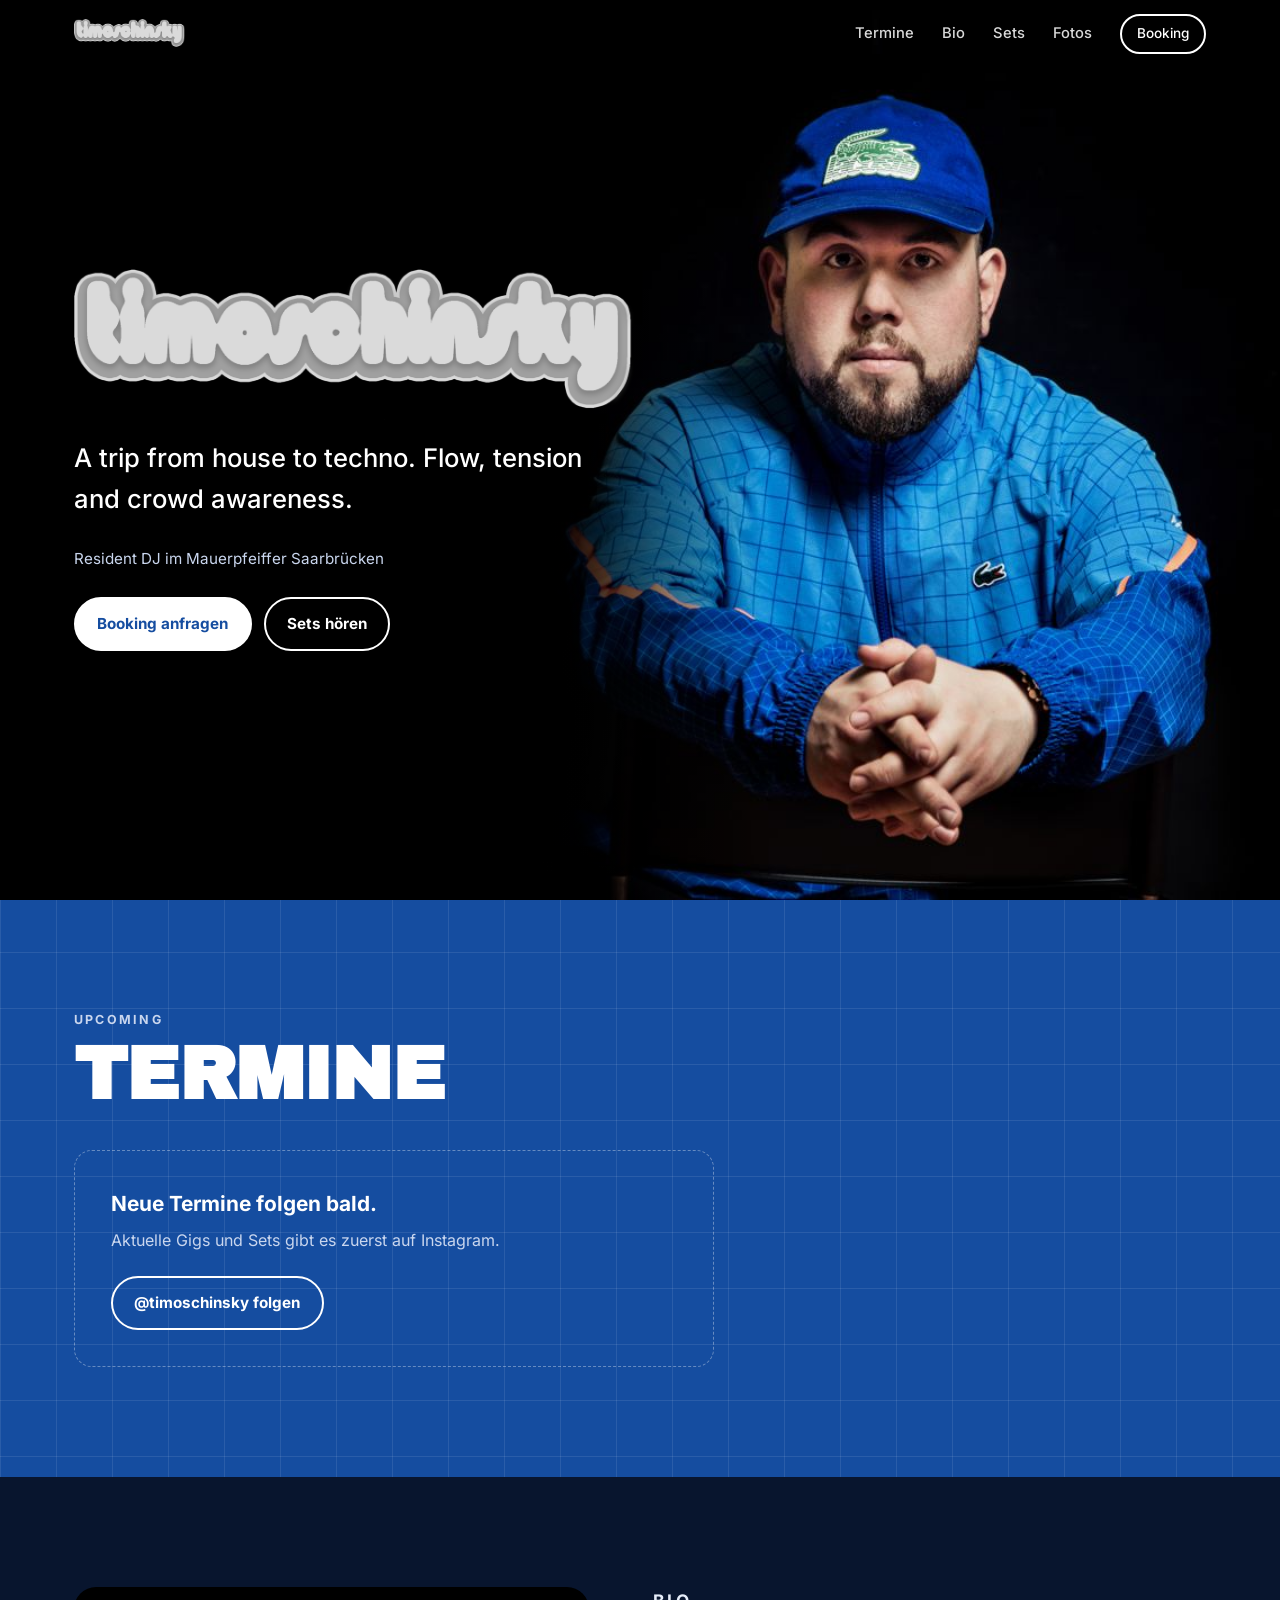
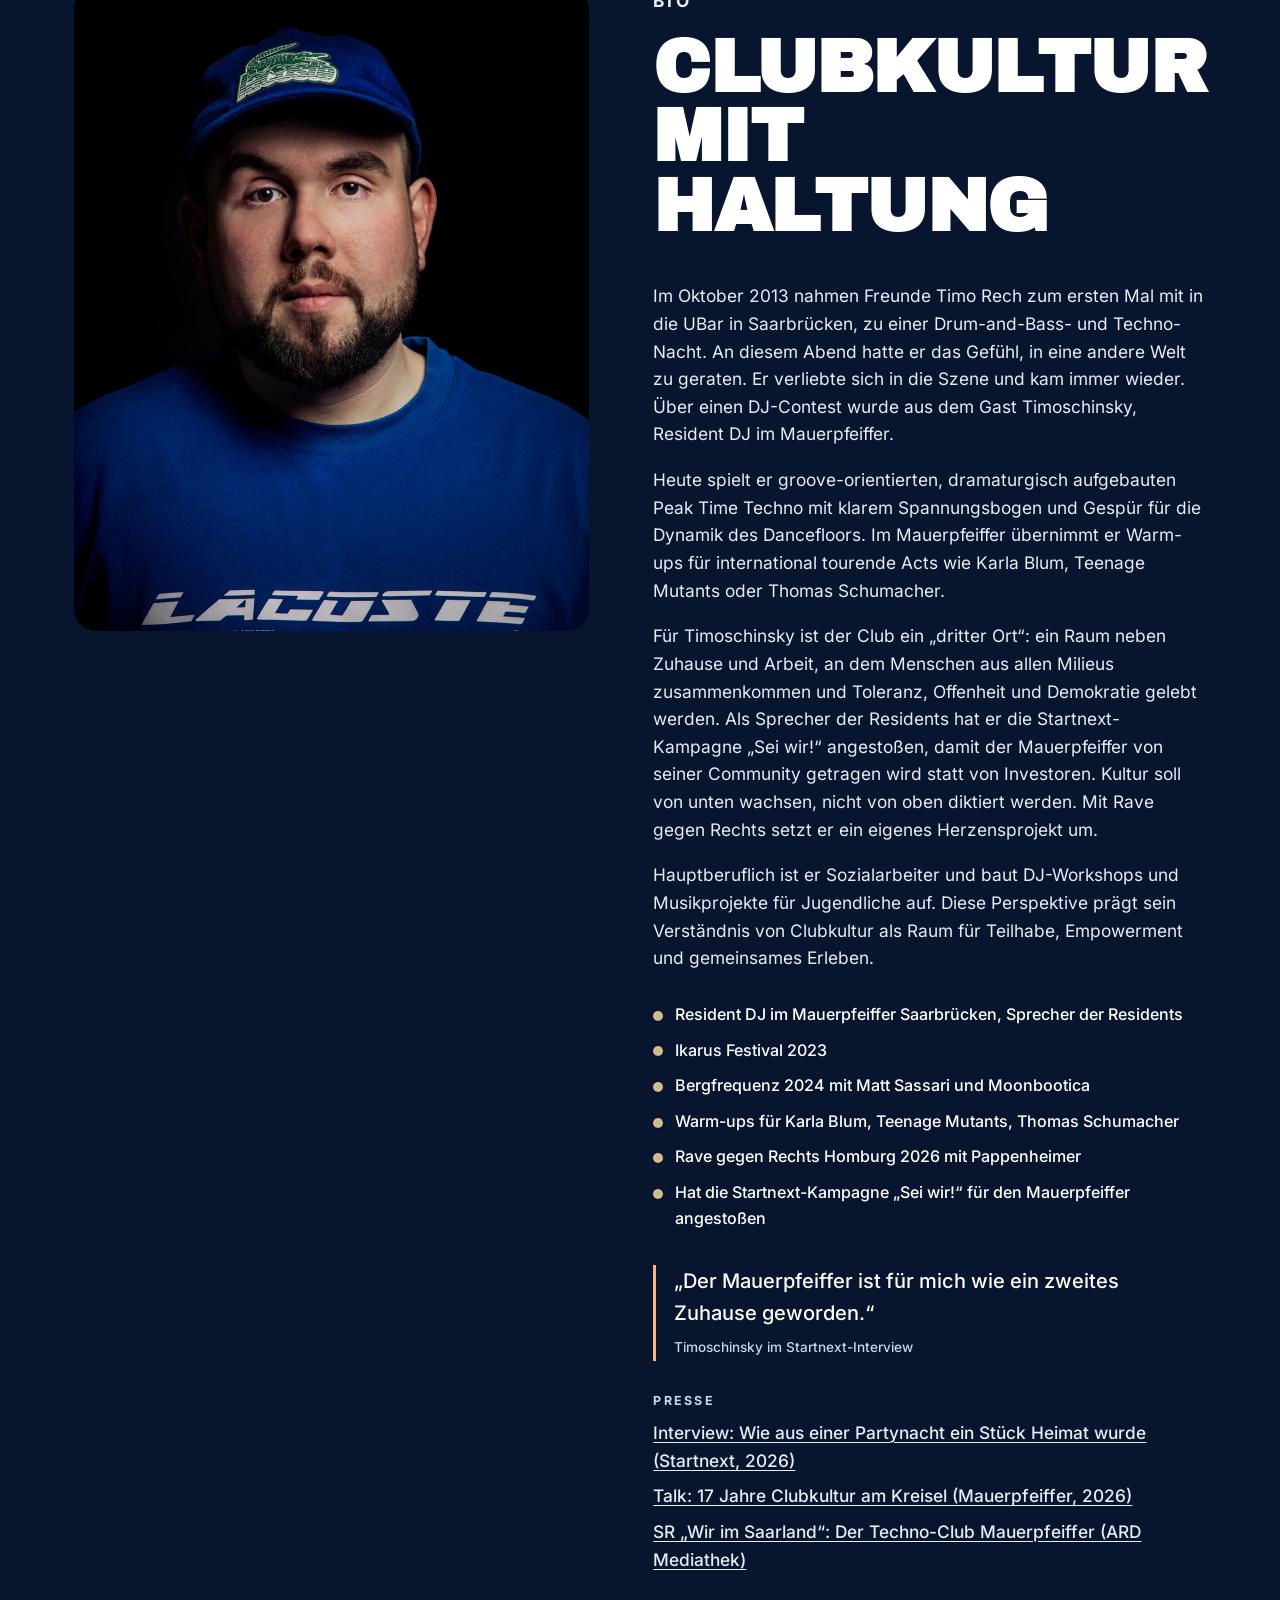
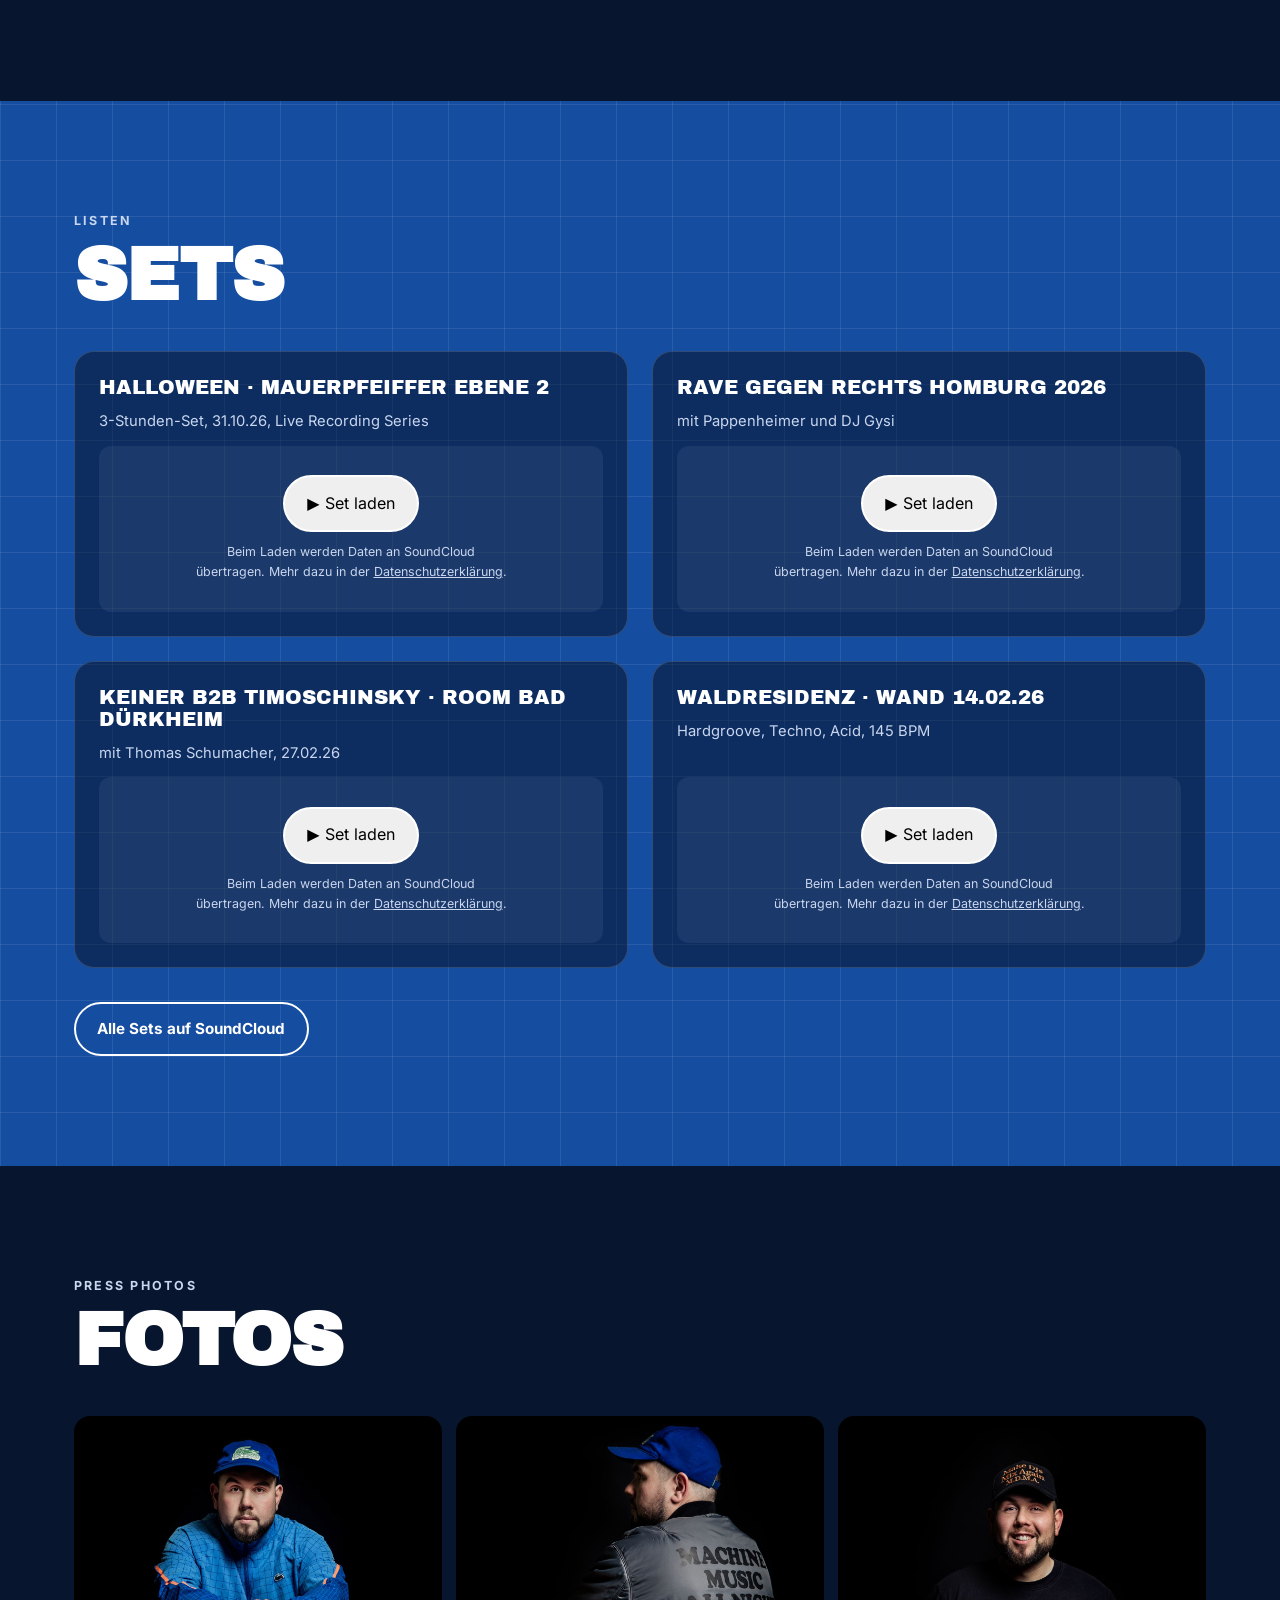
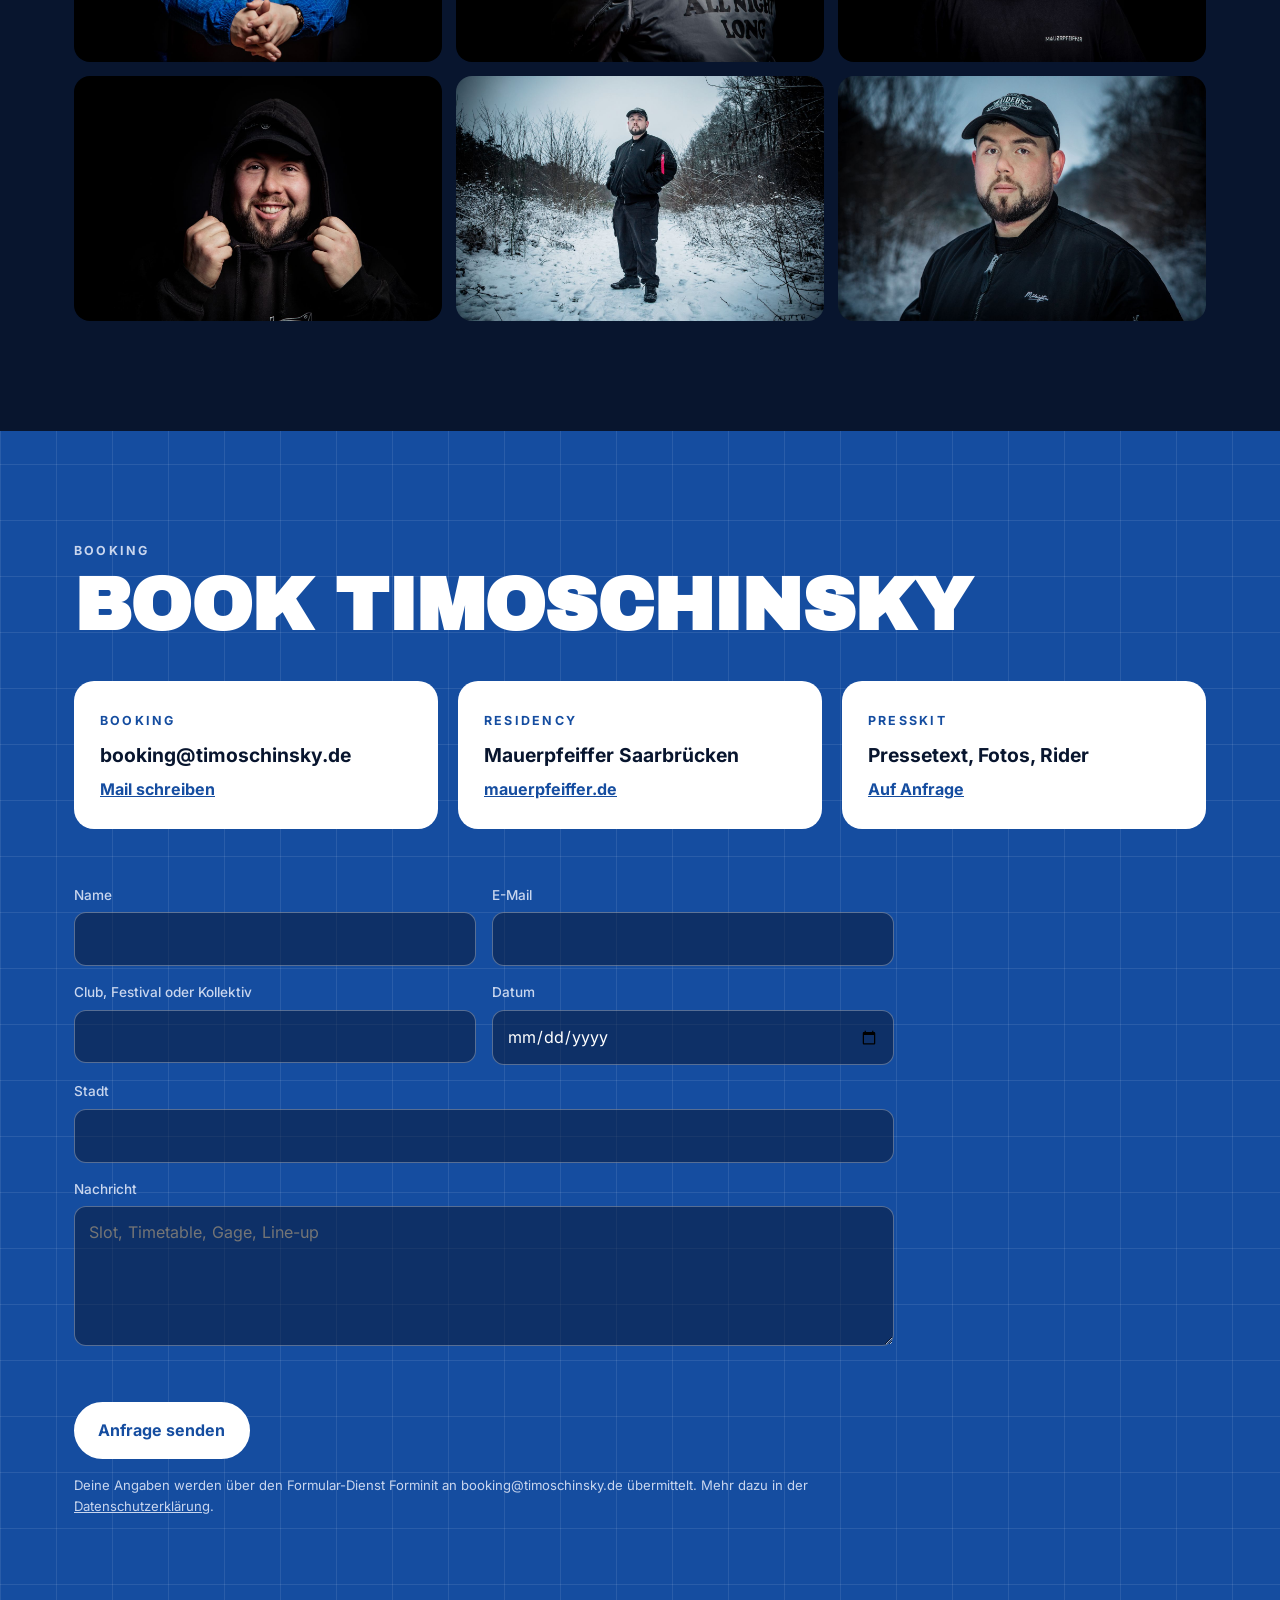
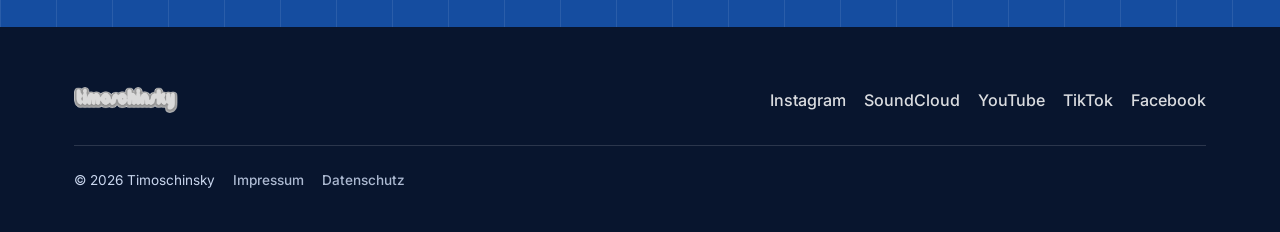
==== commit 9c5069e7: "Booking-Formular über Forminit, zweiter Kontaktweg im Impressum, Datenschutz ergänzt Co-Authored-By:" ====
--- a/index.html
+++ b/index.html
@@ -3,11 +3,11 @@
 <head>
 <meta charset="utf-8">
 <meta name="viewport" content="width=device-width, initial-scale=1">
-<title>Timoschinsky · DJ aus Saarbrücken · House bis Peak Time Techno</title>
+<title>Timoschinsky · Techno DJ · Resident im Mauerpfeiffer</title>
 <meta name="description" content="Timoschinsky ist Resident DJ im Mauerpfeiffer Saarbrücken. Groove-orientierter Peak Time Techno mit klarem Spannungsbogen. Termine, Sets und Booking.">
 <link rel="canonical" href="https://timoschinsky.de/">
 <meta property="og:type" content="website">
-<meta property="og:title" content="Timoschinsky · DJ aus Saarbrücken">
+<meta property="og:title" content="Timoschinsky · Techno DJ · Resident im Mauerpfeiffer">
 <meta property="og:description" content="A trip from house to techno. Resident DJ im Mauerpfeiffer Saarbrücken.">
 <meta property="og:image" content="https://timoschinsky.de/img/og.jpg">
 <meta property="og:url" content="https://timoschinsky.de/">
@@ -158,14 +158,16 @@
       </div>
 
       <form id="booking-form" novalidate>
-        <div><label for="f-name">Name</label><input id="f-name" name="name" autocomplete="name" required></div>
-        <div><label for="f-org">Club, Festival oder Kollektiv</label><input id="f-org" name="org" required></div>
-        <div><label for="f-date">Datum</label><input id="f-date" name="date" type="date"></div>
-        <div><label for="f-city">Stadt</label><input id="f-city" name="city"></div>
-        <div class="full"><label for="f-msg">Nachricht</label><textarea id="f-msg" name="msg" placeholder="Slot, Timetable, Gage, Line-up" required></textarea></div>
+        <div><label for="f-name">Name</label><input id="f-name" name="fi-sender-fullName" autocomplete="name" required></div>
+        <div><label for="f-email">E-Mail</label><input id="f-email" name="fi-sender-email" type="email" autocomplete="email" required></div>
+        <div><label for="f-org">Club, Festival oder Kollektiv</label><input id="f-org" name="fi-text-organization" required></div>
+        <div><label for="f-date">Datum</label><input id="f-date" name="fi-date-eventdate" type="date"></div>
+        <div class="full"><label for="f-city">Stadt</label><input id="f-city" name="fi-text-city"></div>
+        <div class="full"><label for="f-msg">Nachricht</label><textarea id="f-msg" name="fi-text-message" placeholder="Slot, Timetable, Gage, Line-up" required></textarea></div>
         <p class="full note" id="f-error" role="alert"></p>
-        <button class="btn btn-solid" type="submit">Anfrage senden</button>
-        <p class="full note">Das Formular öffnet dein Mailprogramm mit der fertigen Anfrage an booking@timoschinsky.de.</p>
+        <p class="full note" id="f-ok" role="status" style="color:#fff;font-weight:700"></p>
+        <button class="btn btn-solid" type="submit" id="f-submit">Anfrage senden</button>
+        <p class="full note">Deine Angaben werden über den Formular-Dienst Forminit an booking@timoschinsky.de übermittelt. Mehr dazu in der <a href="datenschutz.html">Datenschutzerklärung</a>.</p>
       </form>
     </div>
   </section>
@@ -186,6 +188,7 @@
 </footer>
 
 <script src="gigs.js"></script>
+<script src="forminit.js"></script>
 <script src="main.js"></script>
 </body>
 </html>
